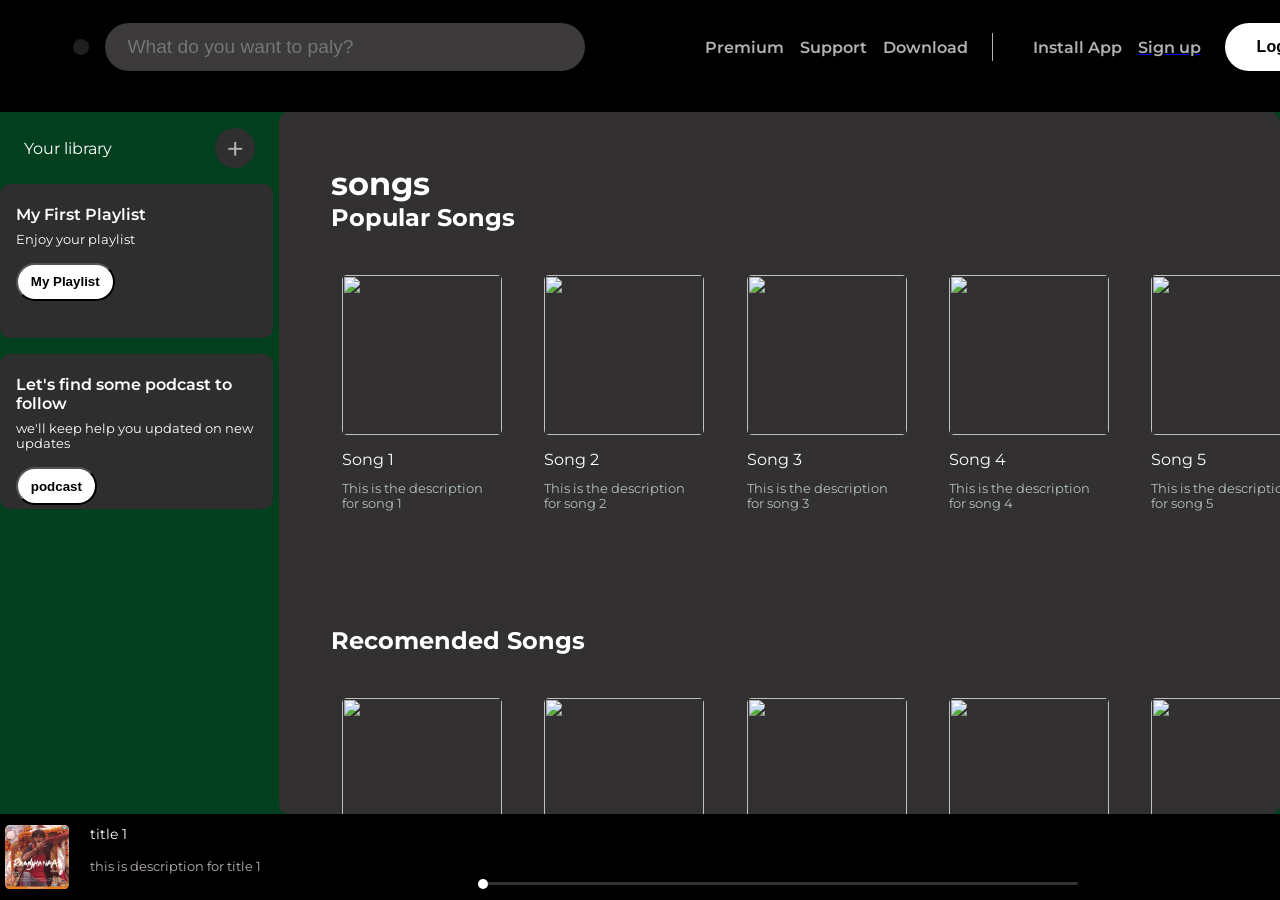
==== index.html @ 47324f02 "first commit" ====
<!DOCTYPE html>
<html lang="en">

<head>
    <meta charset="UTF-8">
    <meta name="viewport" content="width=device-width, initial-scale=1.0">
    <title>Document</title>
    <link rel="stylesheet" href="https://cdnjs.cloudflare.com/ajax/libs/font-awesome/7.0.1/css/all.min.css"
        integrity="sha512-2SwdPD6INVrV/lHTZbO2nodKhrnDdJK9/kg2XD1r9uGqPo1cUbujc+IYdlYdEErWNu69gVcYgdxlmVmzTWnetw=="
        crossorigin="anonymous" referrerpolicy="no-referrer" />
    <link rel="preconnect" href="https://fonts.googleapis.com">
    <link rel="preconnect" href="https://fonts.gstatic.com" crossorigin>
    <link href="https://fonts.googleapis.com/css2?family=Montserrat:ital,wght@0,100..900;1,100..900&display=swap"
        rel="stylesheet">
    <link rel="stylesheet" href="style.css">
    <a href="playlist.html"></a>
    
</head>

<body>

    <nav>
        <div class="left-half">
            <div class="logo"><i class="fa-brands fa-spotify"></i></div>
            <div class="home-icon"><i class="fa-solid fa-house"></i></div>
            <div class="search-bar">
                <div class="search-icon"><i class="fa-solid fa-magnifying-glass"></i></div>
                <input type="text" class="input-box" placeholder="What do you want to paly?">
                <div class="browse"><i class="fa-solid fa-folders"></i></div>
            </div>
        </div>
        <div class="right-half">
            <div class="right-half-p1">
                <p class="nav-text">Premium</p>
                <p class="nav-text">Support</p>
                <p class="nav-text">Download</p>
            </div>
            <div class="right-half-p2">
                <div class="nav-text"><i class="fa-solid fa-arrow-down"></i>Install App</div>
                
                <a href="signup.html">
                   <div class="nav-text">Sign up</div> 
                </a>
                <button class="login-btn">Log in</button>
            </div>

        </div>
    </nav>

    <div class="main">
        <div class="maim-left-part">
            <div class="library">
                <p>Your library</p>
                <div>+</div>
            </div>

            <div class="box-container">
                <div class="box">
                    <h4>My First Playlist</h4>
                    <p>Enjoy your playlist</p>
                    <button onclick="window.location.href='playlist.html'">My Playlist</button>
                </div>
                <div class="box">
                    <div class="box">
                        <h4>Let's find some podcast to follow</h4>
                        <p>we'll keep help you updated on new updates</p>
                        <button>podcast</button>
                    </div>
                </div>


            </div>
        </div>


        <div class="main-right-part">

            <div class="music-section">
                <h1>songs</h1>
                <h2>Popular Songs</h2>
                <div class="songs">
                    <div class="music-card">
                        <img src="images/1.jpg" alt="">
                        <div class="music-play-btn">
                            <i id="1" class=" playmusic fa-solid fa-circle-play"></i>
                        </div>
                        <div class="img-title">Title 1</div>
                        <div class="img-description"> desc 1</div>
                    </div>
                     
                     <div class="music-card">
                        <img src="images/2.jpg" alt="">
                        <div class="music-play-btn">
                            <i id="2" class=" playmusic fa-solid fa-circle-play"></i>
                        </div>
                        <div class="img-title">Title 1</div>
                        <div class="img-description"> desc 1</div>
                    </div>
                     <div class="music-card">
                        <img src="images/3.jpg" alt="">
                        <div class="music-play-btn">
                            <i id="3" class=" playmusic fa-solid fa-circle-play"></i>
                        </div>
                        <div class="img-title">Title 1</div>
                        <div class="img-description"> desc 1</div>
                    </div>
                     <div class="music-card" onclick="openSong(4)">
                        <img src="images/4.jpg" alt="">
                        <div class="music-play-btn">
                            <i id="4" class=" playmusic fa-solid fa-circle-play"></i>
                        </div>
                        <div class="img-title">Title 1</div>
                        <div class="img-description"> desc 1</div>
                    </div>
                     <div class="music-card">
                        <img src="images/5.jpg" alt="">
                        <div class="music-play-btn">
                            <i id="5" class=" playmusic fa-solid fa-circle-play"></i>
                        </div>
                        <div class="img-title">Title 1</div>
                        <div class="img-description"> desc 1</div>
                    </div>
                     <div class="music-card">
                        <img src="images/6.jpg" alt="">
                        <div class="music-play-btn">
                            <i id="6" class=" playmusic fa-solid fa-circle-play"></i>
                        </div>
                        <div class="img-title">Title 1</div>
                        <div class="img-description"> desc 1</div>
                    </div>
                     <div class="music-card">
                        <img src="images/7.jpg" alt="">
                        <div class="music-play-btn">
                            <i id="7" class=" playmusic fa-solid fa-circle-play"></i>
                        </div>
                        <div class="img-title">Title 1</div>
                        <div class="img-description"> desc 1</div>
                    </div>
                     <div class="music-card">
                        <img src="images/8.jpg" alt="">
                        <div class="music-play-btn">
                            <i id="8" class=" playmusic fa-solid fa-circle-play"></i>
                        </div>
                        <div class="img-title">Title 1</div>
                        <div class="img-description"> desc 1</div>
                    </div>
                     <div class="music-card">
                        <img src="images/9.jpg" alt="">
                        <div class="music-play-btn">
                            <i id="9" class=" playmusic fa-solid fa-circle-play"></i>
                        </div>
                        <div class="img-title">Title 1</div>
                        <div class="img-description"> desc 1</div>
                    </div>
                     <div class="music-card">
                        <img src="images/10.jpg" alt="">
                        <div class="music-play-btn">
                            <i id="10" class=" playmusic fa-solid fa-circle-play"></i>
                        </div>
                        <div class="img-title">Title 1</div>
                        <div class="img-description"> desc 1</div>
                    </div>
                       </div>
                            </div>


                            <div class="music-section">
                <h2>Recomended Songs</h2>
                <div class="songs">
                    <div class="music-card">
                        <img src="images/11.jpg" alt="">
                        <div class="music-play-btn">
                            <i id="11" class=" playmusic fa-solid fa-circle-play"></i>
                        </div>
                        <div class="img-title">Title 1</div>
                        <div class="img-description"> desc 1</div>
                    </div>
                     <div class="music-card">
                        <img src="images/12.jpg" alt="">
                        <div class="music-play-btn">
                            <i id="12" class=" playmusic fa-solid fa-circle-play"></i>
                        </div>
                        <div class="img-title">Title 1</div>
                        <div class="img-description"> desc 1</div>
                    </div>
                     <div class="music-card">
                        <img src="images/13.jpg" alt="">
                        <div class="music-play-btn">
                            <i id="13" class=" playmusic fa-solid fa-circle-play"></i>
                        </div>
                        <div class="img-title">Title 1</div>
                        <div class="img-description"> desc 1</div>
                    </div>
                     <div class="music-card">
                        <img src="images/14.jpg" alt="">
                        <div class="music-play-btn">
                            <i id="14" class=" playmusic fa-solid fa-circle-play"></i>
                        </div>
                        <div class="img-title">Title 1</div>
                        <div class="img-description"> desc 1</div>
                    </div>
                     <div class="music-card">
                        <img src="images/15.jpg" alt="">
                        <div class="music-play-btn">
                            <i id="15" class=" playmusic fa-solid fa-circle-play"></i>
                        </div>
                        <div class="img-title">Title 1</div>
                        <div class="img-description"> desc 1</div>
                    </div>
                     
                       </div>
                            </div>



                            


                        </div>
                    </div>


                    
                     <div class="player-bar">
                        <div class="nav-bar">
                        <img src="images/3.jpg" alt="">
                        <div>
                        <div class="img-title-info">title 1</div>
                        <div class="img-des-info">this is description for title 1</div>
                        </div>
                     </div>

                     <div class="music-controler">
                        <div class="player">
                        <div > <i id="shuffle" class="player-btns fa-solid fa-shuffle"></i></div>
                        <div > <i id="backward" class=" player-btns fa-solid fa-backward"></i></div>
                        <div > <i id="play"class=" player-btns fa-solid fa-circle-play"></i></div>
                        <div > <i id="forward" class=" player-btns fa-solid fa-forward"></i></div>
                        <div > <i id="repeat" class="player-btns fa-solid fa-repeat"></i></div>
                        </div>

                        <div>
                            <input type="range"  id="progressBar" value="0">
                        </div> 
                    </div>
                    <div></div> 
                    </div>  


                    <script src="script.js"></script>
                     


                     

</body>

</html>
---- style.css ----
* {
    padding: 0;
    margin: 0;

}

body {
    
    background-color: black;
    font-family: "Montserrat", sans-serif;
    overflow-y:hidden;
    scrollbar-width: none;
    -ms-overflow-style: none;


}

nav {
    background-color: black;
    display: flex;
    align-items: center;
    justify-content: space-between;
    height: 4rem;
    padding: 15px 25px;
}

.left-half {
    display: flex;
    align-items: center;
    color: white;
}

.logo {
    font-size: 2.5rem;
    margin: 1rem;

}

.home-icon {
    font-size: 1.7rem;
    background-color: #1f1f1f;
    color: rgb(179, 179, 179);
    padding: 8px;
    border-radius: 50%;
    margin: 0 1rem;
    transition: 0.2s;
}

.home-icon:hover {
    color: white;
    transform: scale(1.05);
}

.search-bar {
    display: flex;
    background-color: #3c3a3a;
    align-items: center;
    height: 3rem;
    width: 30rem;
    border-radius: 20rem;

} 

.search-bar:hover {
    background-color: #464545;
    border: 1px solid rgb(82, 79, 79);
}

.search-icon {
    font-size: 1.5rem;
    color: rgb(179, 179, 179);
    padding: 0 0.7rem;
}

.search-bar:hover .search-icon {
    color: white;

}

.input-box {
    width: 78%;
    height: 60%;
    background-color: rgba(0, 0, 0, 0);
    border: none;
    border-style: 1px solid rgb(179, 179, 179);
    color: white;
    font-size: 1.2rem;
}

.right-half {
    display: flex;
    align-items: center;
    color: white;
    width: 48%;

}

.right-half-p1 {
    display: flex;
    align-items: center;
    height: 1.7rem;
    margin: 0 2rem;
    padding: 0 1rem 0 0;
    border-right: 1px solid rgb(179, 179, 179);

}

.nav-text {
    padding: 0 0.5rem;
    font-weight: 600;
    color: rgb(179, 179, 179);
    white-space: nowrap;
    transition: 0.1s;
}

.nav-text:hover {
    color: white;
    transform: scale(1.05);
    cursor: pointer;
}

.right-half-p2 {
    display: flex;
    align-items: center;

}

.login-btn {
    height: 3rem;
    width: 7rem;
    border-radius: 15rem;
    border: none;
    background-color: white;
    font-size: 1rem;
    font-weight: 700;
    margin: 1rem;
    transition: 0.2s;
}

.login-btn:hover {
    transform: scale(1.05);
}

.main {
    background-color: rgb(1, 63, 31);
    min-width: 89vw;
    height: 78vh;
    margin-top: 2vh;
    display: flex;
    justify-content: space-around;
    color: white;

}

.main-left-part {
    width: 55%;
    height: 100%;
    align-items: center;
    background-color: rgb(45, 43, 43);
    border-radius: 10px;
}

.main-right-part {
    width: 87%;
    height: 100%;
    background-color: rgb(50, 48, 48);
    border-radius: 10px;
    overflow: auto;
    scrollbar-width: none;
    -ms-overflow-style: none;

}

.library {
    display: flex;
    justify-content: space-between;
    align-items: center;
    margin: 1rem 1.5rem;
}

.library.p {

    font-weight: 600;
}

.library div {
    font-size: 2rem;
    color: rgb(179, 179, 179);
    background-color: #2f2f2f;
    padding: 8px;
    height: 1.5rem;
    width: 1.5rem;
    display: flex;
    align-items: center;
    justify-content: center;
    border-radius: 30rem;
    transition: 0.2s;

}

.library div:hover {
    color: white;
    background-color: #3e3e3e;
}

.box-container {
    margin-top: 1rem;
    height: 100%;
    

}

.box {
    background-color: #2f2e2e;
    height: 22%;
    width: 98%;
    border-radius: 10px;
    margin: 1rem 0;
}

.box h4 {
    font-weight: 600;
    font: 0.9rem;
    padding: 1.3rem 0 0.5rem 1rem;
}

.box p {
    font-size: 0.8rem;
    padding-left: 1rem;
}

.box button {
    background-color: white;
    color: black;
    font-weight: 600;
    padding: 0.6rem 0.8rem;
    margin: 1rem 0 0 1rem;
    border-radius: 25rem;
}

.box button:hover {
    transform: scale(1.2);
}

.music-card img {
    height: 10rem;
    width: 10rem;
    object-fit: cover;
    object-position: center;
    border-radius: 5px;
}

.music-card {
    width: 10rem;
    padding: 0.7rem;
    border-radius: 5px;
    position: relative;
}

.music-card:hover {
    background-color: #222;
}

.music-section {
    width: 95%;
    margin: 2rem 0 2rem 2rem;
    padding: 20px;
}

.songs {
    margin: 2rem 0;
    display: flex;
    gap: 20px;
    overflow-x:auto;
    scrollbar-width: none;
    -ms-overflow-style: none;
    overflow-y:hidden;
    scrollbar-width: none;
    -ms-overflow-style: none;
}

.img-title {
    margin: 0.7rem 0;
}

.img-description {
    font-size: 0.8rem;
    color: rgb(177, 193, 182);
}

.music-play-btn {
    color: rgb(93, 148, 10);
    font-size: 2.7rem;
    position: absolute;
    background-color: rgb(12, 12, 12);
    width: 2.7rem;
    border-radius: 50%;
    transform: translate(110px, -40px);
    opacity: 0;
    display: none;
    transition: 0.3s;
    display: flex;
    justify-content: center;
    align-items: center;
}

.music-card:hover .music-play-btn{
    opacity: 1;
   
    transform: translate(110px, -50px);
}

.player-bar{
    width: 100%;
    height: 5rem;
    margin-top: 0.2rem;
    display: flex;
    align-items: center;
    justify-content: space-between;
   
}
.music-controler{
    display:flex;
    flex-direction: column;
    align-items: center;


}
.player{
    display: flex;
    align-items: center;
    
}
.player-btns{
    font-size: 1.1rem;
    margin: 0.4rem 1rem;
    color: rgb(134, 127, 127);
    cursor: pointer;
   

}
 .player-btns:hover{
    transform: scale(1.02);
    color: rgb(199, 199, 199);
 }
 #play{
    font-size: 2.3rem;
    color: white;
 }
 input[type="range"]{
    appearance: none;
    width: 600px;
    height: 3px;
    background-color: #333;
    border-radius: 5px;
    cursor: pointer;

 }
 input[type="range"]::-webkit-slider-thumb{

    appearance: none;
    width: 10px;
    height: 10px;
    background-color: white;
    border-radius: 10px;

}
.nav-bar{
color: white;
display: flex;
align-items:center;

}
.player-bar img{
    height: 4rem;
    width: 4rem;
    border-radius: 10px;
    padding: 0.3rem;

}
.img-title-info{
    font-size: 0.9rem;
    margin-left: 1rem;

}
.img-des-info{
    font-size: 0.8rem;
    color: rgb(184, 177, 177);
    margin: 1rem;
}
.active{
    color: greenyellow;
}
.active:hover{
    color: greenyellow;
}
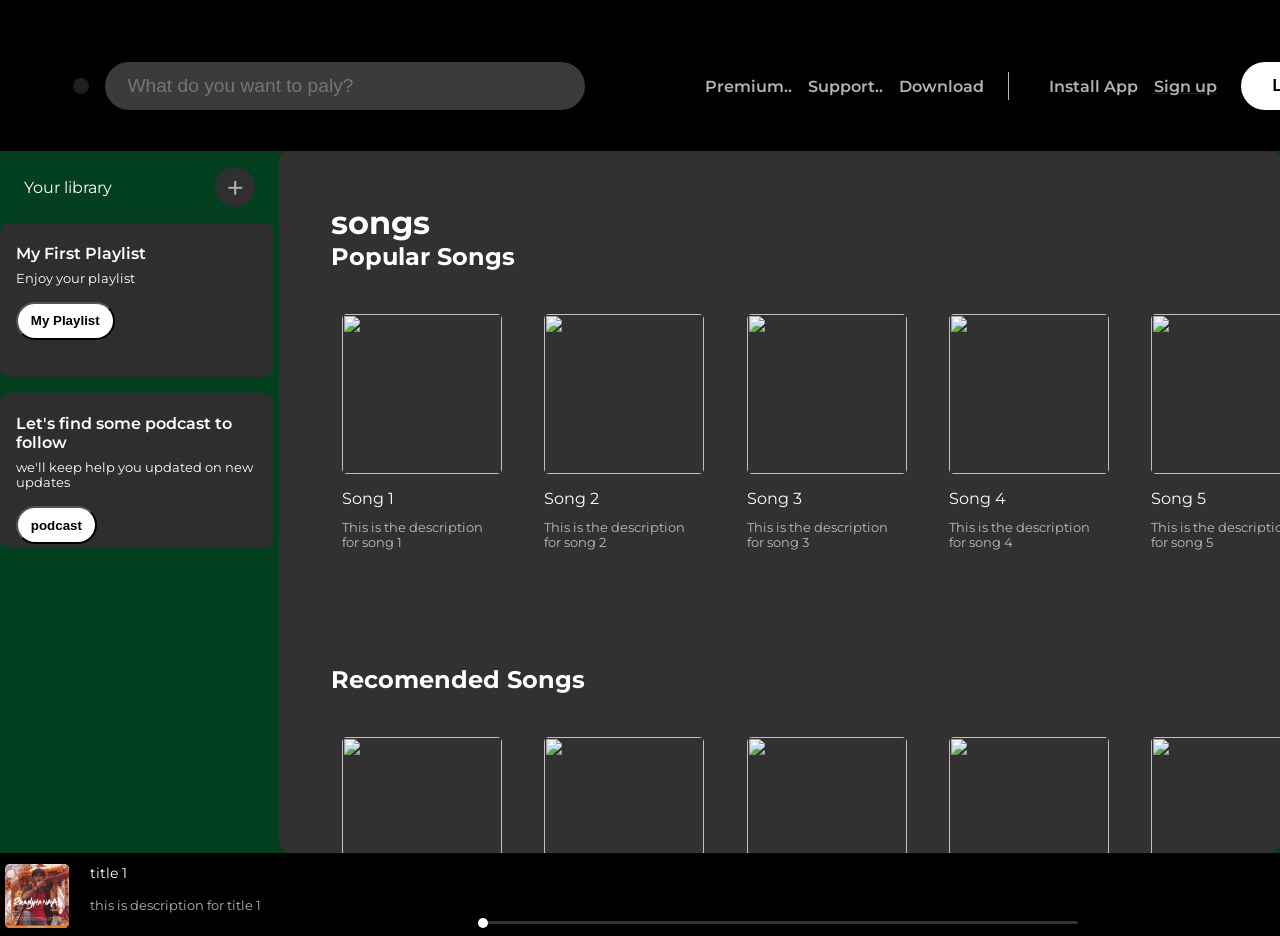
==== commit 9ece6346: "hello" ====
--- a/index.html
+++ b/index.html
@@ -18,6 +18,7 @@
 </head>
 
 <body>
+    <h1>helloooo </h1>
 
     <nav>
         <div class="left-half">
@@ -31,8 +32,8 @@
         </div>
         <div class="right-half">
             <div class="right-half-p1">
-                <p class="nav-text">Premium</p>
-                <p class="nav-text">Support</p>
+                <p class="nav-text">Premium..</p>
+                <p class="nav-text">Support..</p>
                 <p class="nav-text">Download</p>
             </div>
             <div class="right-half-p2">
